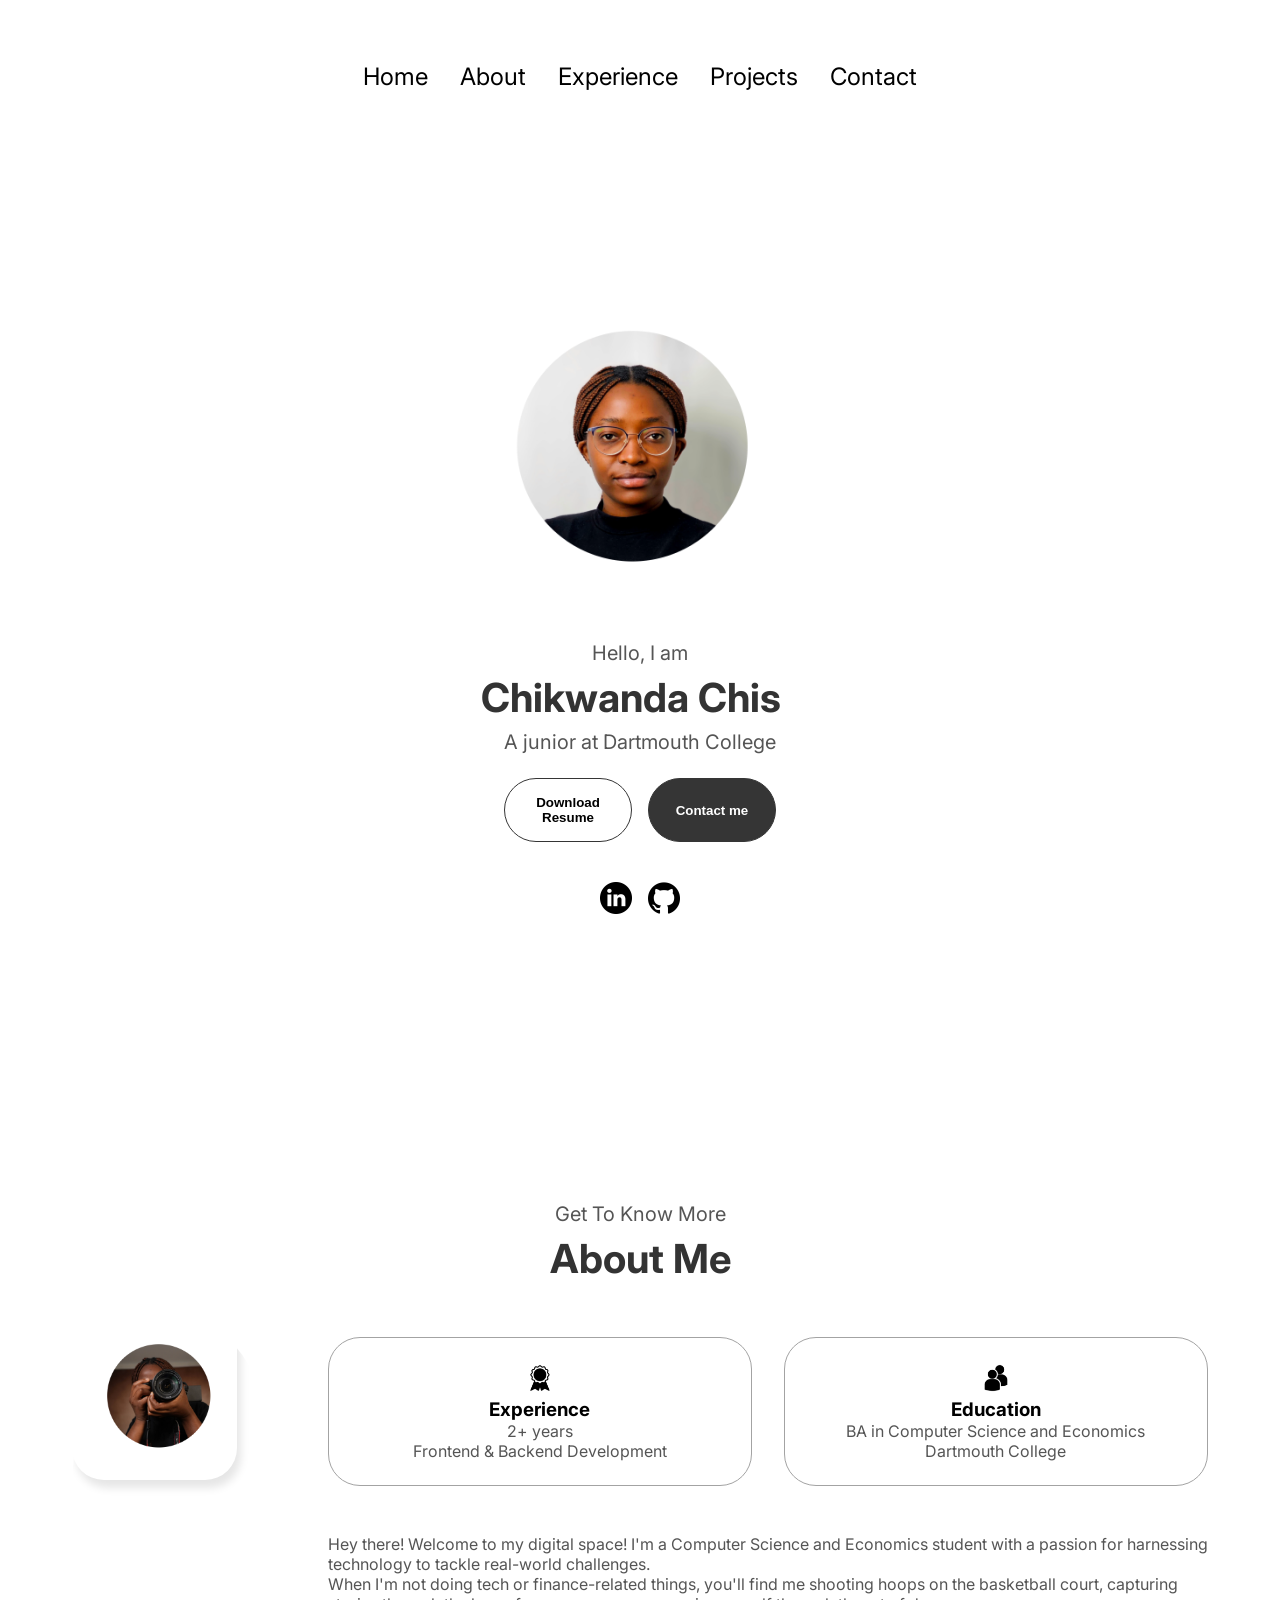
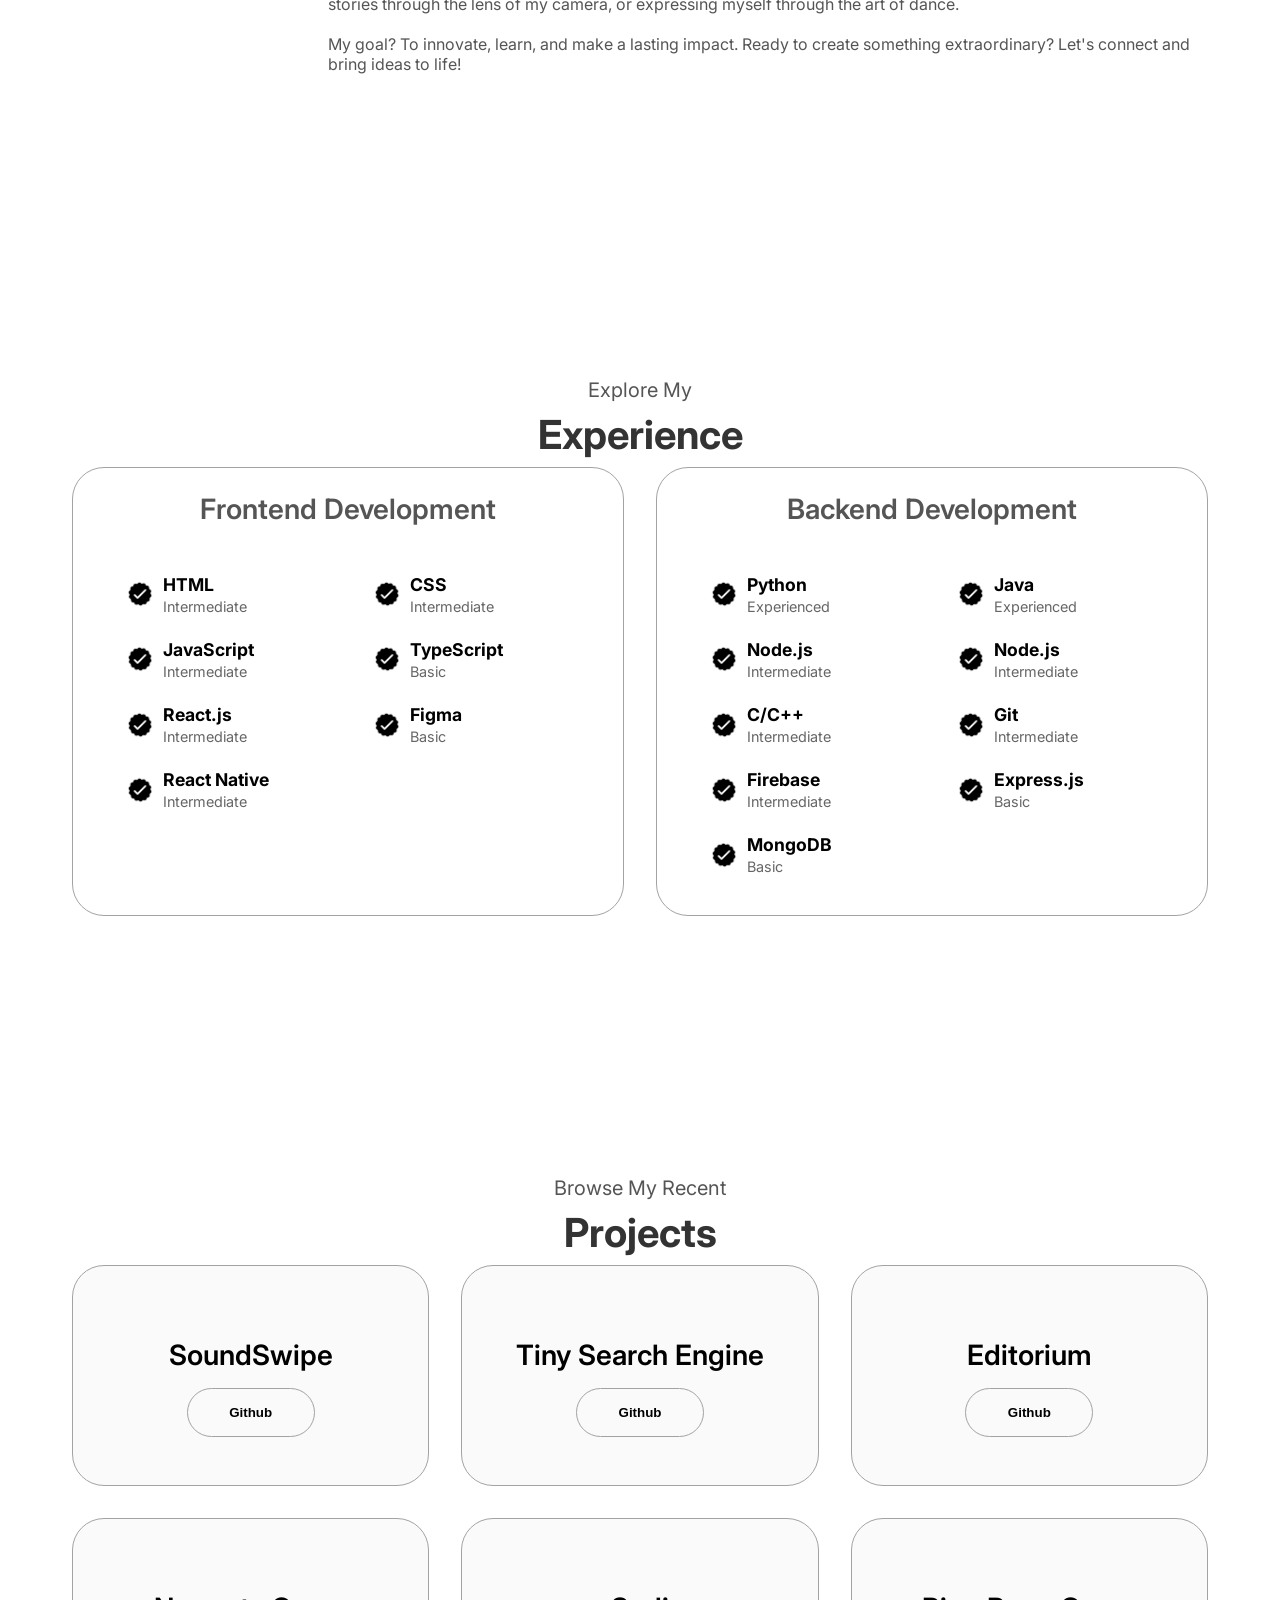
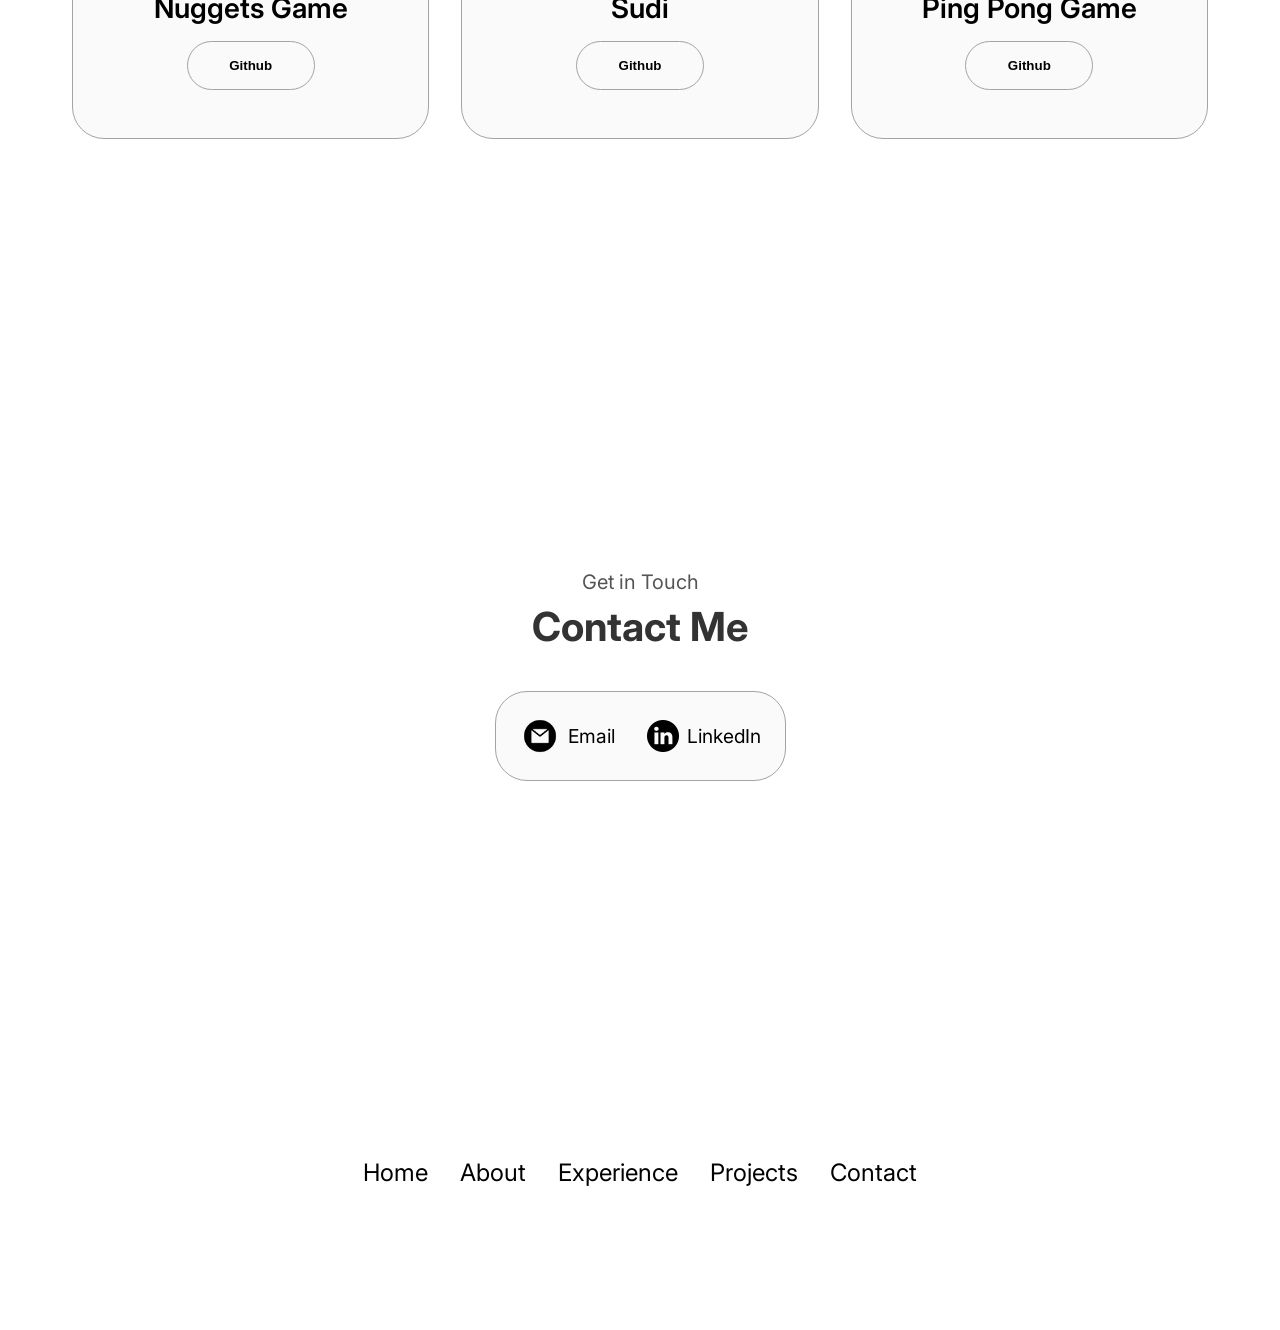
==== tech.html @ f438bb13 "added finance porfolio" ====
<!DOCTYPE html>
<html lang="en">
<head>
    <meta charset="UTF-8">
    <meta name="viewport" content="width=device-width, initial-scale=1.0">
    <title>Chikwanda Chisha - Tech Portfolio</title>
    <link rel="stylesheet" href="style.css"/>
    <link rel="stylesheet" href="mediaqueries.css"/>
    <link rel="icon" href="./pictures/c_logo.png" type="image/png">
</head>
<body>
    <nav id="desktop-nav">
        <div>
            <ul class="nav-links">
                <li><a href="index.html">Home</a></li>
                <li><a href="#about">About</a></li>
                <li><a href="#experience">Experience</a></li>
                <li><a href="#projects">Projects</a></li>
                <li><a href="#contact">Contact</a></li>
            </ul>
        </div>
    </nav>
    <nav id="hamburger-nav">
        <div class="logo">Chikwanda Chisha</div>
        <div class="hamburger-menu">
            <div class="hamburger-icon" onclick="toggleMenu()">
                <span></span>
                <span></span>
                <span></span>
            </div>
            <div class="menu-links">
                <li><a href="index.html" onclick="toggleMenu()">Home</a></li>
                <li><a href="#about" onclick="toggleMenu()">About</a></li>
                <li><a href="#experience" onclick="toggleMenu()">Experience</a></li>
                <li><a href="#projects" onclick="toggleMenu()">Projects</a></li>
                <li><a href="#contact" onclick="toggleMenu()">Contact</a></li>
            </div>
        </div>
    </nav>
    <section id="profile">
      <div class="profile-container">
          <div class="section__pic-container">
              <img src="./pictures/DP.png" alt="Chikwanda Profile Picture">
          </div>
          <div class="section__text">
              <p class="section__text__p1">Hello, I am</p>
              <h1 class="title" id="animated-name"></h1>
              <p class="section__text__p2">A junior at Dartmouth College</p>
              <div class="btn-container">
                  <button class="btn btn-color-2" onclick="window.open('https://docs.google.com/document/d/1T_XzBMyQXzDIYWAlYfiX-oe5kXyqBOdtXUSKb6jJbW4/edit?usp=sharing')">
                      Download Resume
                  </button>
                  <button class="btn btn-color-1" onclick="location.href='./#contact'">
                      Contact me
                  </button>
              </div>
              <div id="socials-container">
                  <img src="./pictures/linkedin.png" alt="My LinkedIn Profile" class="icon" onclick="window.open('http://www.linkedin.com/in/chikwanda-chisha')">
                  <img src="./pictures/github.png" alt="My Github Profile" class="icon" onclick="window.open('https://github.com/ChikwandaChisha')">
              </div>
          </div>
      </div>
  </section>
    <section id="about">
        <p class="section__text__p1">Get To Know More</p>
        <h1 class="title">About Me</h1>
        <div class="section-container">
            <div class="section__pic-container">
                <div class="flip-card">
                    <div class="flip-card-inner">
                        <div class="flip-card-front">
                            <img src="./pictures/about-me-pic.png" alt="Profile picture" class="about-pic">
                        </div>
                        <div class="flip-card-back">
                            <img src="./pictures/about-me-pic-2.png" alt="Another profile picture" class="about-pic">
                        </div>
                    </div>
                </div>
            </div>
            <div class="about-details-container">
                <div class="about-containers">
                    <div class="details-container">
                        <img src="./pictures/experience.png" alt="Experience icon" class="icon"/>
                        <h3>Experience</h3>
                        <p>2+ years <br />Frontend & Backend Development</p>
                    </div>
                    <div class="details-container">
                        <img src="./pictures/education.png" alt="Education icon" class="icon"/>
                        <h3>Education</h3>
                        <p>BA in Computer Science and Economics<br />Dartmouth College</p>
                    </div>
                </div>
                <div class="text-container">
                    <p>
                        Hey there! Welcome to my digital space! I'm a Computer Science 
                        and Economics student with a passion for harnessing technology to 
                        tackle real-world challenges. <br>
                        When I'm not doing tech or finance-related things, you'll find me 
                        shooting hoops on the basketball court, capturing stories through 
                        the lens of my camera, or expressing myself through the art of dance.
                        <br> <br>
                        My goal? To innovate, learn, and make a lasting impact. 
                        Ready to create something extraordinary? Let's connect and bring ideas to life!
                    </p>
                </div>
            </div>
        </div>
        <img src="./pictures/arrow.png" alt="Arrow icon" class="icon arrow" onclick="document.getElementById('experience').scrollIntoView({behavior: 'smooth'})"/>
    </section>

    <section id="experience">
      <p class="section__text__p1">Explore My</p>
      <h1 class="title">Experience</h1>
      <div class="experience-details-container">
        <div class="about-containers">
          <div class="details-container">
            <h2 class="experience-sub-title">Frontend Development</h2>
            <div class="article-container">
              <article>
                <img
                  src="./pictures/checkmark.png"
                  alt="Experience icon"
                  class="icon"
                />
                <div>
                  <h3>HTML</h3>
                  <p>Intermediate</p>
                </div>
              </article>
              <article>
                <img
                  src="./pictures/checkmark.png"
                  alt="Experience icon"
                  class="icon"
                />
                <div>
                  <h3>CSS</h3>
                  <p>Intermediate</p>
                </div>
              </article>
              <!-- <article>
                <img
                  src="./pictures/checkmark.png"
                  alt="Experience icon"
                  class="icon"
                /> -->
                <!-- <div>
                  <h3>SASS</h3>
                  <p>Intermediate</p>
                </div> -->
              <!-- </article> -->
              <article>
                <img
                  src="./pictures/checkmark.png"
                  alt="Experience icon"
                  class="icon"
                />
                <div>
                  <h3>JavaScript</h3>
                  <p>Intermediate</p>
                </div>
              </article>
              <article>
                <img
                  src="./pictures/checkmark.png"
                  alt="Experience icon"
                  class="icon"
                />
                <div>
                  <h3>TypeScript</h3>
                  <p>Basic</p>
                </div>
              </article>
              <article>
                <img
                  src="./pictures/checkmark.png"
                  alt="Experience icon"
                  class="icon"
                />
                <div>
                  <h3>React.js</h3>
                  <p>Intermediate</p>
                </div>
              </article>
              <article>
                <img
                  src="./pictures/checkmark.png"
                  alt="Experience icon"
                  class="icon"
                />
                <div>
                  <h3>Figma</h3>
                  <p>Basic</p>
                </div>
              </article>
              <article>
                <img
                  src="./pictures/checkmark.png"
                  alt="Experience icon"
                  class="icon"
                />
                <div>
                  <h3>React Native</h3>
                  <p>Intermediate</p>
                </div>
              </article>
            </div>
          </div>
          <div class="details-container">
            <h2 class="experience-sub-title">Backend Development</h2>
            <div class="article-container">
              <article>
                <img
                  src="./pictures/checkmark.png"
                  alt="Experience icon"
                  class="icon"
                />
                <div>
                  <h3>Python</h3>
                  <p>Experienced</p>
                </div>
              </article>
              <article>
                <img
                  src="./pictures/checkmark.png"
                  alt="Experience icon"
                  class="icon"
                />
                <div>
                  <h3>Java</h3>
                  <p>Experienced</p>
                </div>
              </article>
              <article>
                <img
                  src="./pictures/checkmark.png"
                  alt="Experience icon"
                  class="icon"
                />
                <div>
                  <h3>Node.js</h3>
                  <p>Intermediate</p>
                </div>
              </article>
              <article>
                <img
                  src="./pictures/checkmark.png"
                  alt="Experience icon"
                  class="icon"
                />
                <div>
                  <h3>Node.js</h3>
                  <p>Intermediate</p>
                </div>
              </article>
              <article>
                <img
                  src="./pictures/checkmark.png"
                  alt="Experience icon"
                  class="icon"
                />
                <div>
                  <h3>C/C++</h3>
                  <p>Intermediate</p>
                </div>
              </article>
              <article>
                <img
                  src="./pictures/checkmark.png"
                  alt="Experience icon"
                  class="icon"
                />
                <div>
                  <h3>Git</h3>
                  <p>Intermediate</p>
                </div>
              </article>
              <article>
                <img
                  src="./pictures/checkmark.png"
                  alt="Experience icon"
                  class="icon"
                />
                <div>
                  <h3>Firebase</h3>
                  <p>Intermediate</p>
                </div>
              </article>
              <article>
                <img
                  src="./pictures/checkmark.png"
                  alt="Experience icon"
                  class="icon"
                />
                <div>
                  <h3>Express.js</h3>
                  <p>Basic</p>
                </div>
              </article>
              <article>
                <img
                  src="./pictures/checkmark.png"
                  alt="Experience icon"
                  class="icon"
                />
                <div>
                  <h3>MongoDB</h3>
                  <p>Basic</p>
                </div>
              </article>
            </div>
          </div>
        </div>
      </div>
      <img src="./pictures/arrow.png" alt="Arrow icon" class="icon arrow" onclick="document.getElementById('projects').scrollIntoView({behavior: 'smooth'})"/>
    </section>
    <section id="projects">
      <p class="section__text__p1">Browse My Recent</p>
      <h1 class="title">Projects</h1>
      <div class="experience-details-container">
        <div class="about-containers">
          <div class="details-container color-container">
            <div class="article-container">
              <!-- <img
                src="./assets/project-1.png"
                alt="Project 1"
                class="project-img"
              /> -->
            </div>
            <h2 class="experience-sub-title project-title">SoundSwipe</h2>
            <div class="btn-container">
              <button
                class="btn btn-color-2 project-btn"
                onclick="window.open('https://github.com/ChikwandaChisha/SoundSwipe')"
              >
                Github
              </button>
              <!-- <button
                class="btn btn-color-2 project-btn"
                onclick="window.open('https://github.com/ChikwandaChisha', ' _blank')"
              >
                Live Demo
              </button> -->
            </div>
          </div>

          <div class="details-container color-container">
            <div class="article-container">
              <!-- <img
                src="./assets/project-1.png"
                alt="Project 1"
                class="project-img"
              /> -->
            </div>
            <h2 class="experience-sub-title project-title">Tiny Search Engine</h2>
            <div class="btn-container">
              <button
                class="btn btn-color-2 project-btn"
                onclick="window.open('https://github.com/ChikwandaChisha/Tiny-Search-Engine')"
              >
                Github
              </button>
              <!-- <button
                class="btn btn-color-2 project-btn"
                onclick="window.open('https://github.com/ChikwandaChisha', ' _blank')"
              >
                Live Demo
              </button> -->
            </div>
          </div>

          <div class="details-container color-container">
            <div class="article-container">
              <!-- <img
                src="./assets/project-4.png"
                alt="Project 4"
                class="project-img"
              /> -->
            </div>
            <h2 class="experience-sub-title project-title">Editorium</h2>
            <div class="btn-container">
              <button
                class="btn btn-color-2 project-btn"
                onclick="window.open('https://github.com/ChikwandaChisha/Editorium')"
              >
                Github
              </button>
              <!-- <button
                class="btn btn-color-2 project-btn"
                onclick="location.href='https://github.com/ChikwandaChisha'"
              >
                Live Demo
              </button> -->
            </div>
          </div>

          <div class="details-container color-container">
            <div class="article-container">
              <!-- <img
                src="./assets/project-5.png"
                alt="Project 5"
                class="project-img"
              /> -->
            </div>
            <h2 class="experience-sub-title project-title">Nuggets Game</h2>
            <div class="btn-container">
              <button
                class="btn btn-color-2 project-btn"
                onclick="window.open('https://github.com/ChikwandaChisha/Nuggets-Game')"
              >
                Github
              </button>
              <!-- <button
                class="btn btn-color-2 project-btn"
                onclick="location.href='https://github.com/ChikwandaChisha'"
              >
                Live Demo
              </button> -->
            </div>
          </div>

          <div class="details-container color-container">
            <div class="article-container">
              <!-- <img
                src="./assets/project-3.png"
                alt="Project 3"
                class="project-img"
              /> -->
            </div>
            <h2 class="experience-sub-title project-title">Sudi</h2>
            <div class="btn-container">
              <button
                class="btn btn-color-2 project-btn"
                onclick="window.open('https://github.com/ChikwandaChisha/Sudi')"
              >
                Github
              </button>
              <!-- <button
                class="btn btn-color-2 project-btn"
                onclick="location.href='https://github.com/ChikwandaChisha'"
              >
                Live Demo
              </button> -->
            </div>
          </div>

          <div class="details-container color-container">
            <div class="article-container">
              <!-- <img
                src="./assets/project-6.png"
                alt="Project 6"
                class="project-img"
              /> -->
            </div>
            <h2 class="experience-sub-title project-title">Ping Pong Game</h2>
            <div class="btn-container">
              <button
                class="btn btn-color-2 project-btn"
                onclick="window.open('https://github.com/ChikwandaChisha/Ping_Pong_Game')"
              >
                Github
              </button>
              <!-- <button
                class="btn btn-color-2 project-btn"
                onclick="location.href='https://github.com/ChikwandaChisha'"
              >
                Live Demo
              </button> -->
            </div>
          </div>
        </div>
      </div>
      <img src="./pictures/arrow.png" alt="Arrow icon" class="icon arrow" onclick="document.getElementById('contact').scrollIntoView({behavior: 'smooth'})"/>
    </section>

    <section id="contact">
      <p class="section__text__p1">Get in Touch</p>
      <h1 class="title">Contact Me</h1>
      <div class="contact-info-upper-container">
        <div class="contact-info-container">
          <img
            src="./pictures/email.png"
            alt="Email icon"
            class="icon contact-icon email-icon"
          />
          <p><a href="mailto:hello.chikwanda@gmail.com">Email</a></p>
        </div>
        <div class="contact-info-container">
          <img
            src="./pictures/linkedin.png"
            alt="LinkedIn icon"
            class="icon contact-icon"
          />
          <p><a href="https://www.linkedin.com/in/chikwanda-chisha" target="_blank" rel="noopener noreferrer">LinkedIn</a></p>
        </div>
      </div>
    </section>
    <footer>
      <nav>
          <div class="nav-links-container">
              <ul class="nav-links">
                  <li><a href="index.html">Home</a></li>
                  <li><a href="#about">About</a></li>
                  <li><a href="#experience">Experience</a></li>
                  <li><a href="#projects">Projects</a></li>
                  <li><a href="#contact">Contact</a></li>
              </ul>
          </div>
      </nav>
  </footer>
  <script src="script.js"></script>
</body>
</html>
---- style.css ----
/* GENERAL STYLES */
@import url("https://fonts.googleapis.com/css2?family=Inter:wght@300;400;500;600&display=swap");

* {
    margin: 0;
    padding: 0;
    box-sizing: border-box;
}

body {
    font-family: "Inter", sans-serif;
}

html {
    scroll-behavior: smooth;
}

p {
    color: rgb(85, 85, 85);
}

/* SECTION TITLES */
.title {
    font-size: 3rem;
    color: #333;
    margin-bottom: 1rem;
    text-align: center;
    width: 100%;
}

.section__text__p1 {
    font-size: 1.5rem;
    color: #555;
    margin-bottom: 0.5rem;
    text-align: center;
    width: 100%;
}

/* Ensure centering in specific sections */
#about .title,
#experience .title,
#projects .title,
#contact .title {
    text-align: center;
}

/* Container for the scrolling text */
.marquee-container {
    white-space: nowrap;
    width: 100%; 
  }
  
  /* Scrolling text */
  .marquee {
    display: inline-block;
    animation: scroll 15s linear infinite; 
  }
  
  /* Animation keyframes */
  @keyframes scroll {
    0% { transform: translateX(100%); } 
    100% { transform: translateX(-100%); } 
  }
  
  /* Add spacing between texts */
  .marquee span {
    margin-right: 60px; 
    font-size: 1.5rem;
  }
  
/* TRANSITION */
a, .btn {
    transition: all 300ms ease;
}

/* DESKTOP NAV */
nav, .nav-links {
    display: flex;
}

nav {
    justify-content: space-around;
    align-items: center;
    height: 17vh;
}

.nav-links {
    gap: 2rem;
    list-style: none;
    font-size: 1.5rem;
}

a {
    color: black;
    text-decoration: none;
    text-decoration-color: white;
}

a:hover {
    color: grey;
    text-decoration: underline;
    text-underline-offset: 1rem;
    text-decoration-color: rgb(181, 181, 181);
}

.logo {
    font-size: 2rem;
}

.logo:hover {
    cursor: default;
}

/* HAMBURGER MENU */
#hamburger-nav {
    display: none;
}

.hamburger-menu {
    position: relative;
    display: inline-block;
}

.hamburger-icon {
    display: flex;
    flex-direction: column;
    justify-content: space-between;
    height: 24px;
    width: 30px;
    cursor: pointer;
}

.hamburger-icon span {
    width: 100%;
    height: 2px;
    background-color: black;
    transition: all 300ms ease-in-out;
}

.menu-links {
    position: absolute;
    top: 100%;
    right: 0;
    background-color: white;
    width: fit-content;
    max-height: 0;
    overflow: hidden;
    transition: all 0.3s ease-in-out;
}

.menu-links a {
    display: block;
    padding: 10px;
    text-align: center;
    font-size: 1.5rem;
    color: black;
    text-decoration: none;
    transition: all 0.3s ease-in-out;
}

.menu-links li {
    list-style: none;
}

.menu-links.open {
    max-height: 300px;
}

.hamburger-icon.open span:first-child {
    transform: rotate(45deg) translate(10px, 5px);
}

.hamburger-icon.open span:nth-child(2) {
    opacity: 0;
}

.hamburger-icon.open span:last-child {
    transform: rotate(-45deg) translate(10px, -5px);
}

/* SECTIONS */
section {
    min-height: 90vh;
    padding: 3rem 2rem;
    box-sizing: border-box;
    max-width: 1200px;
    margin: 0 auto;
    display: flex;
    flex-direction: column;
    justify-content: center;
}

/* PROFILE SECTION */
#profile {
    min-height: calc(90vh - 70px); /* Account for fixed nav */
    margin-top: 60px; /* Reduced from 70px */
    padding: 2rem;
    display: flex;
    justify-content: center;
    align-items: center;
}

.profile-container {
    display: flex;
    flex-direction: column;
    align-items: center;
    max-width: 800px;
    width: 100%;
    text-align: center;
}

.section__pic-container {
    width: 350px;
    height: 350px;
    border-radius: 50%;
    overflow: hidden;
    margin-bottom: 2rem;
}

.section__pic-container img {
    width: 100%;
    height: 100%;
    object-fit: cover;
}

.section__text {
    display: flex;
    flex-direction: column;
    align-items: center;
}

.section__text__p1 {
    font-size: 1.25rem;
    margin-bottom: 0.5rem;
}

.title {
    font-size: 2.5rem;
    margin-bottom: 0.5rem;
}

.section__text__p2 {
    font-size: 1.25rem;
    margin-bottom: 1.5rem;
}

#animated-name {
  width: 15ch; /* Fixed width based on the character count of "Chikwanda Chisha" */
  white-space: nowrap;
  overflow: hidden;
  display: inline-block;
}


/* Initial state before animation */
section {
    opacity: 0;
    transform: translateY(50px); /* Start slightly below */
    transition: opacity 1s ease, transform 1s ease; /* Smooth transition */
  }
  
  /* State when the animation is triggered */
  section.animate {
    opacity: 1;
    transform: translateY(0); /* Move to its original position */
  }
  

@keyframes blinkCursor {
  50% {
      border-color: transparent;
  }
}


/* BUTTONS */
.btn-container {
    display: flex;
    justify-content: center;
    gap: 1rem;
    margin-bottom: 1.5rem;
}

.btn {
    font-weight: 600;
    transition: all 300ms ease;
    padding: 1rem;
    width: 8rem;
    border-radius: 2rem;
    cursor: pointer;
}

.btn-color-1,
.btn-color-2 {
    border: rgb(53, 53, 53) 0.1rem solid;
}

.btn-color-1:hover,
.btn-color-2:hover {
    cursor: pointer;
}

.btn-color-1,
.btn-color-2:hover {
    background: rgb(53, 53, 53);
    color: white;
}

.btn-color-1:hover {
    background: rgb(0, 0, 0);
}

.btn-color-2 {
    background: none;
}

.btn-color-2:hover {
    border: rgb(255, 255, 255) 0.1rem solid;
}

.btn:hover {
    transform: translateY(-3px);
    box-shadow: rgba(255, 255, 255, 0.1);
}

#socials-container {
    display: flex;
    justify-content: center;
    gap: 1rem;
    margin-top: 1rem;
}

/* ICONS */
.icon {
    cursor: pointer;
    height: 2rem;
}

/* ABOUT SECTION */
#about {
    position: relative;
    padding-top: 3rem; /* Reduced from 4rem */
    padding-bottom: 3rem; /* Reduced from 4rem */
}

.about-containers {
    display: grid;
    grid-template-columns: repeat(auto-fit, minmax(300px, 1fr));
    gap: 2rem;
    justify-content: center;
    margin-bottom: 3rem;
}
  

.about-details-container {
    justify-content: center;
    flex-direction: column;
    display: flex;
}

.arrow {
    position: absolute;
    right: -5rem;
    bottom: 2.5rem;
}

.details-container {
    padding: 1.5rem;
    flex: 1;
    background: white;
    border-radius: 2rem;
    border: rgb(53, 53, 53) 0.1rem solid;
    border-color: rgb(163, 163, 163);
    text-align: center;
}

.section-container {
    display: flex;
    gap: 3rem; /* Reduced from 4rem */
    align-items: center;
    justify-content: space-between;
    margin: 1.5rem 0; /* Reduced from 2rem */
}

/* FLIP CARD STYLES */
:root {
    --card-width: 165px;
    --card-height: 165px; /* Increased height to accommodate the image */
    --transition-time: 0.6s;
    --object-position: left;
}

.flip-card {
    width: var(--card-width);
    height: var(--card-height);
    perspective: 1000px;
    cursor: pointer;
    margin-right: 0;

}

.flip-card-inner {
    width: 100%;
    height: 100%;
    transition: transform var(--transition-time), box-shadow var(--transition-time);
    transform-style: preserve-3d;
    box-shadow: 4px 8px 8px rgba(0,0,0,0.1);
    border-radius: 2rem;
}

.flip-card:hover .flip-card-inner {
    transform: rotateY(180deg) scale(1.05);
    box-shadow: 4px 8px 8px rgba(0,0,0,0.2);
}

.flip-card-front, .flip-card-back {
    position: absolute;
    width: 100%;
    height: 100%;
    backface-visibility: hidden;
    border-radius: 2rem;
    overflow: hidden;
    display: flex;
    align-items: center;
    justify-content: center;
}

.flip-card-back {
    transform: rotateY(180deg);
}

.about-pic {
    width: 100%;
    height: 100%;
    object-fit: cover; /* This will cover the area without stretching the image */
    object-position: center; /* This centers the image */
    transition: transform var(--transition-time);
}

.flip-card:hover .about-pic {
    transform: scale(1.1);
}

/* Adjust the section container if needed */
#about .section-container {
    display: flex;
    justify-content: flex-start;
    align-items: center;
    padding-left: -2rem;
}

/* EXPERIENCE SECTION */
#experience {
    position: relative;
}

.experience-sub-title {
    color: rgb(85, 85, 85);
    font-weight: 600;
    font-size: 1.75rem;
    margin-bottom: 2rem;
}

.experience-details-container {
    display: flex;
    justify-content: center;
    flex-direction: column;
}

.article-container {
    display: grid;
    grid-template-columns: repeat(auto-fit, minmax(200px, 1fr));
    gap: 1.5rem;
    padding: 1rem;
    justify-items: center;
}

article {
    display: flex;
    align-items: center;
    gap: 0.5rem;
    width: 100%;
    max-width: 200px;
}

article .icon {
    width: 30px;
    height: 30px;
    flex-shrink: 0;
}

article div {
    flex: 1;
    text-align: left;
}

article h3 {
    font-size: 1.1rem;
    margin-bottom: 0.2rem;
}

article p {
    font-size: 0.9rem;
    color: #666;
}

/* PROJECTS SECTION */
#projects {
    position: relative;
}

.project-img {
    border-radius: 1rem;
    width: 100%; /* Make the image fill the container */
    height: 200px; /* Fixed height for consistency */
    object-fit: cover; /* Ensures images don't stretch */
  }
  

.color-container {
    border-color: rgb(163, 163, 163);
    background: rgb(250, 250, 250);
}

.project-img {
    border-radius: 2rem;
    width: 90%;
    height: 90%;
}

.project-title {
    margin: 1rem;
    color: black;
}

.project-btn {
    color: black;
    border-color: rgb(163, 163, 163);
}

/* CONTACT SECTION */
#contact {
    display: flex;
    justify-content: center;
    flex-direction: column;
    height: 70vh;
}

.contact-info-upper-container {
    display: flex;
    justify-content: center;
    border-radius: 2rem;
    border: rgb(53, 53, 53) 0.1rem solid;
    border-color: rgb(163, 163, 163);
    background: rgb(250, 250, 250);
    margin: 2rem auto;
    padding: 0.5rem;
}

.contact-info-container {
    display: flex;
    align-items: center;
    justify-content: center;
    gap: 0.5rem;
    margin: 1rem;
}

.contact-info-container p {
    font-size: larger;
}

.contact-icon {
    cursor: default;
}

.email-icon {
    height: 2.5rem;
}

/* FOOTER */
footer {
    height: 26vh;
    margin: 0 1rem;
}

footer p {
    text-align: center;
}

/* RESPONSIVE DESIGN */
@media screen and (max-width: 1200px) {
    #desktop-nav {
        display: none;
    }
    #hamburger-nav {
        display: flex;
    }
}

@media (max-width: 768px) {
    section {
        padding: 2rem 1rem; /* Reduced from 3rem */
    }

    #profile {
        margin-top: 50px; /* Reduced from 60px */
        min-height: calc(90vh - 60px);
    }

    .section-container {
        flex-direction: column;
        gap: 1.5rem; /* Reduced from 2rem */
    }

    #profile {
        flex-direction: column;
        height: auto;
        padding: 4rem 10%;
    }

    .section__pic-container,
    .section__text {
        max-width: 100%;
    }

    .about-containers {
        flex-direction: column;
    }

    #contact,
    footer {
        height: 40vh;
    }

    #profile,
    #about,
    #experience,
    #projects,
    #contact {
        margin: 0 5%;
    }

    .section__pic-container {
        width: 150px;
        height: 150px;
    }

    .title {
        font-size: 2rem;
    }

    .section__text__p1,
    .section__text__p2 {
        font-size: 1rem;
    }

    .btn-container {
        flex-direction: column;
        align-items: center;
    }
}
---- mediaqueries.css ----
@media screen and (max-width: 1400px) {
    #profile {
      height: 83vh;
      margin-bottom: 6rem;
    }
    .about-containers {
      flex-wrap: wrap;
    }
    #contact,
    #projects {
      height: fit-content;
    }
  }
  
  @media screen and (max-width: 1200px) {
    #desktop-nav {
      display: none;
    }
    #hamburger-nav {
      display: flex;
    }
    #experience,
    .experience-details-container {
      margin-top: 2rem;
    }
    #profile,
    .section-container {
      display: block;
    }
    .arrow {
      display: none;
    }
    section,
    .section-container {
      height: fit-content;
    }
    section {
      margin: 0 5%;
    }
    .section__pic-container {
      width: 275px;
      height: 275px;
      margin: 0 auto 2rem;
    }
    .about-containers {
      margin-top: 0;
    }
  }
  
  @media screen and (max-width: 600px) {
    #contact,
    footer {
      height: 40vh;
    }
    #profile {
      height: 83vh;
      margin-bottom: 0;
    }
    article {
      font-size: 1rem;
    }
    footer nav {
      height: fit-content;
      margin-bottom: 2rem;
    }
    .about-containers,
    .contact-info-upper-container,
    .btn-container {
      flex-wrap: wrap;
    }
    .contact-info-container {
      margin: 0;
    }
    .contact-info-container p,
    .nav-links li a {
      font-size: 1rem;
    }
    .experience-sub-title {
      font-size: 1.25rem;
    }
    .logo {
      font-size: 1.5rem;
    }
    .nav-links {
      flex-direction: column;
      gap: 0.5rem;
      text-align: center;
    }
    .section__pic-container {
      width: auto;
      height: 46vw;
      justify-content: center;
    }
    .section__text__p2 {
      font-size: 1.25rem;
    }
    .title {
      font-size: 2rem;
    }
    .text-container {
      text-align: center;
    }
  }
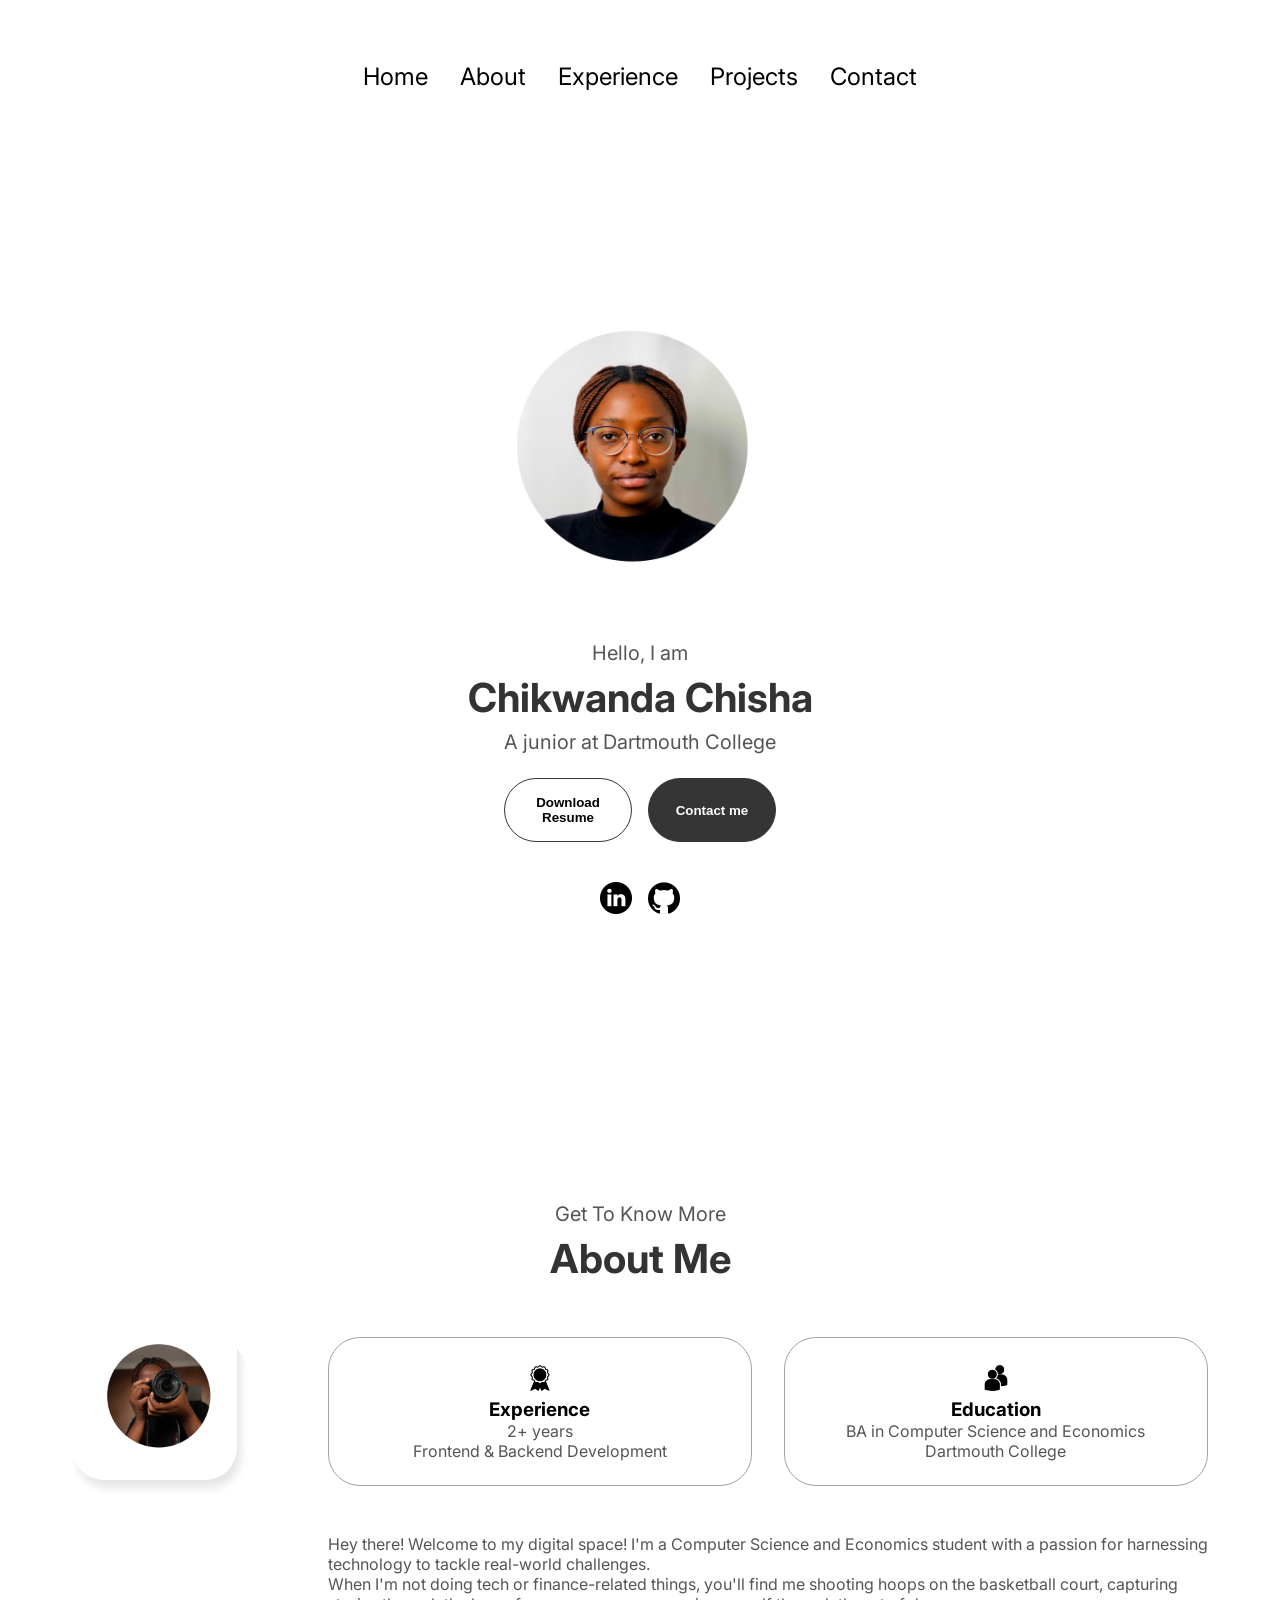
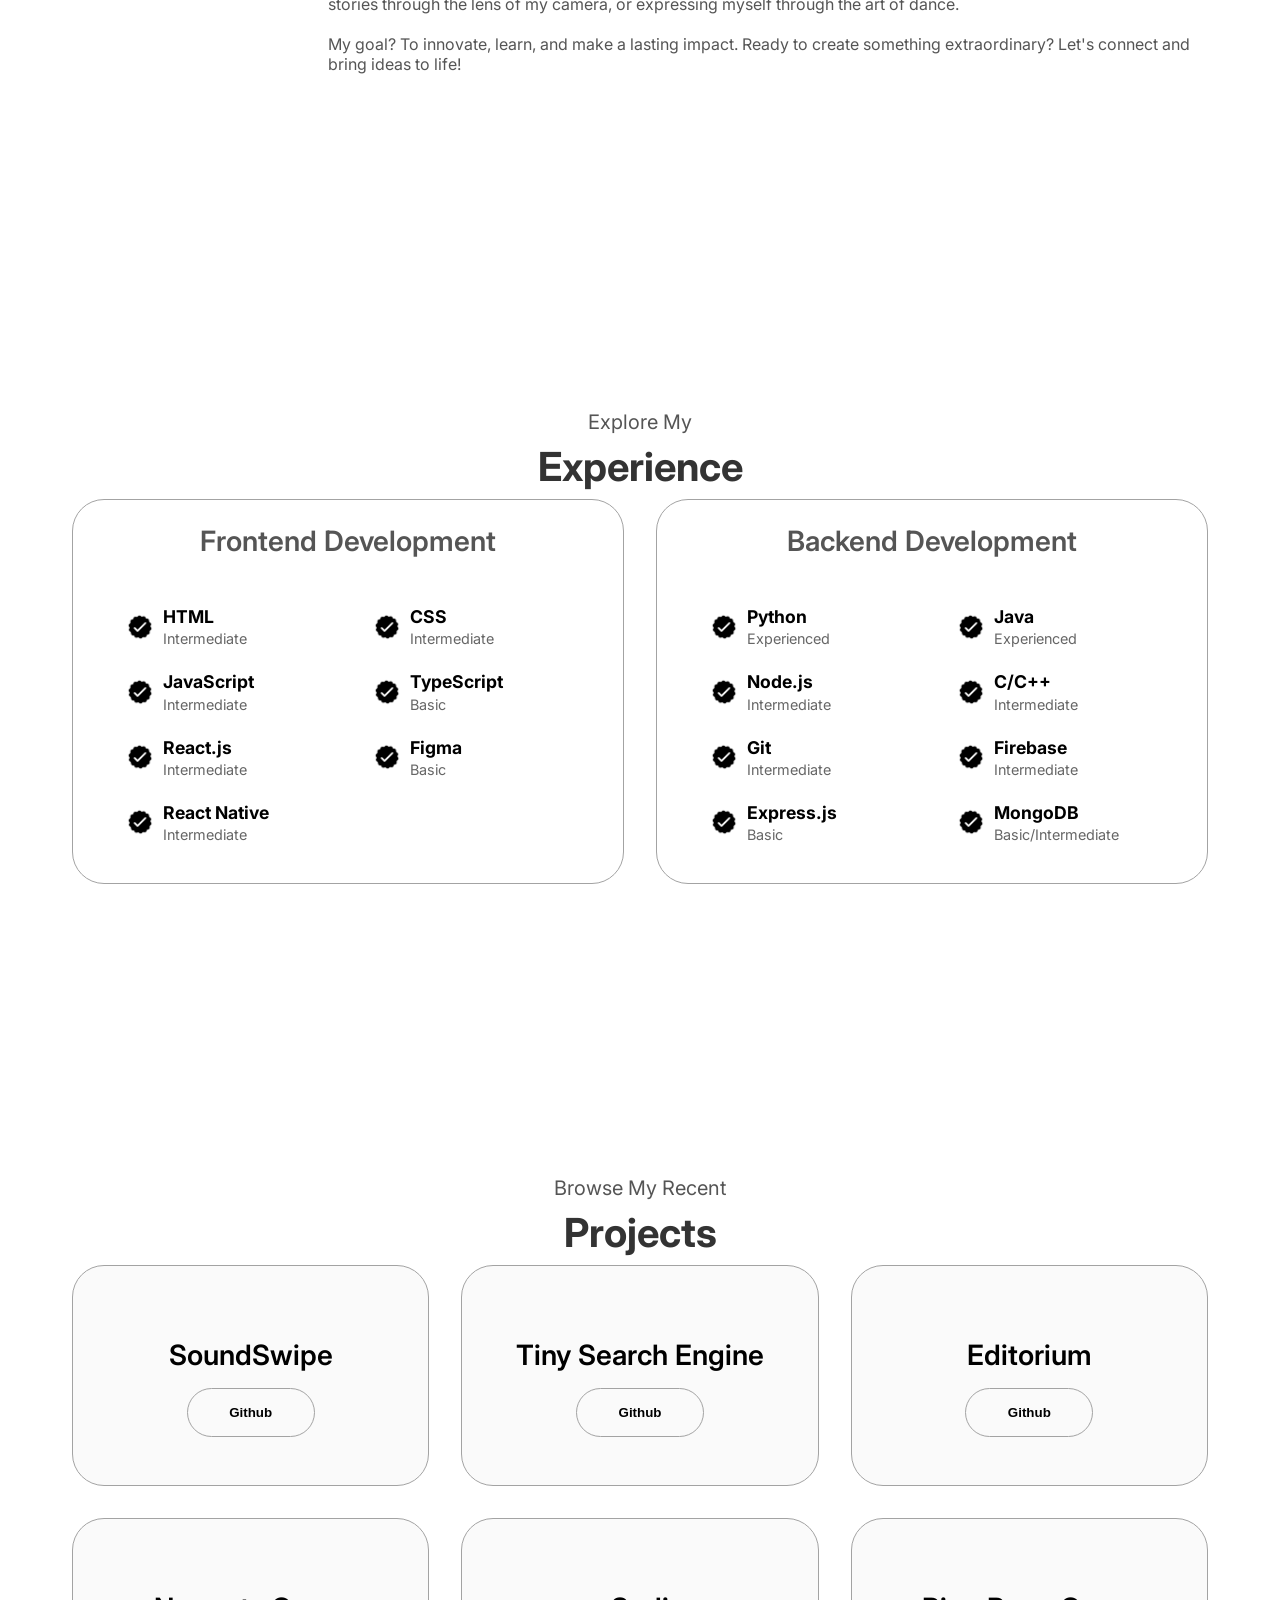
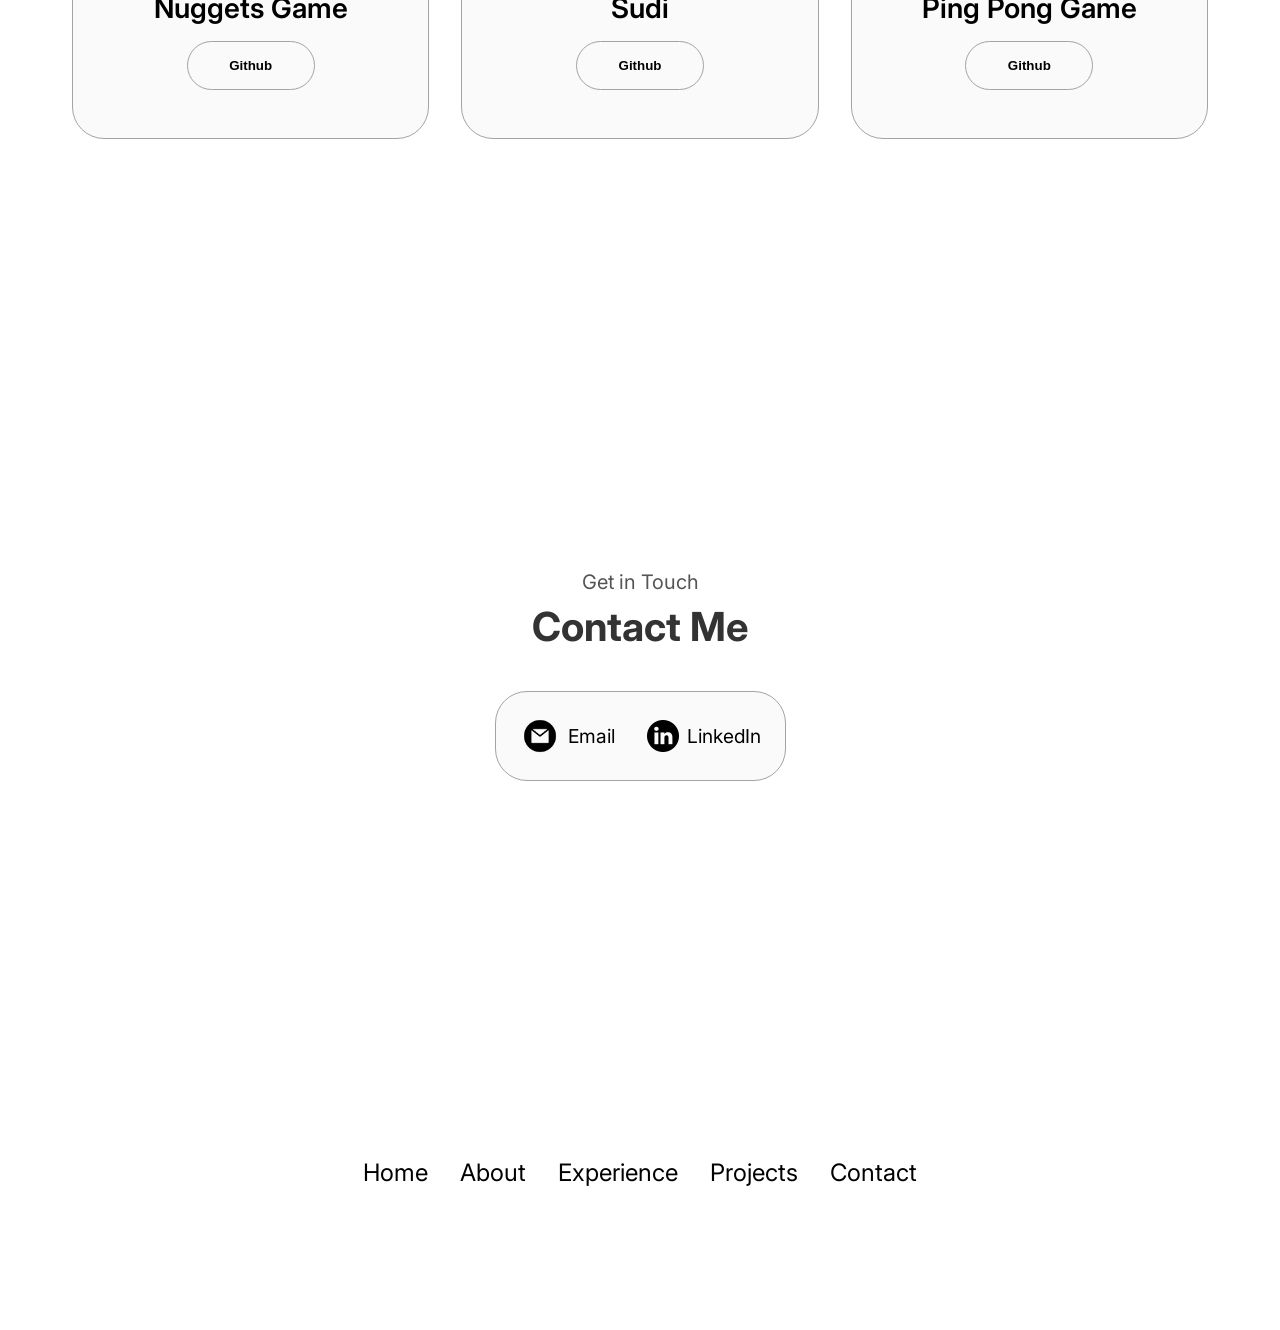
==== commit d92d0838: "added .gitignore and updated skills" ====
--- a/tech.html
+++ b/tech.html
@@ -249,17 +249,6 @@
                   class="icon"
                 />
                 <div>
-                  <h3>Node.js</h3>
-                  <p>Intermediate</p>
-                </div>
-              </article>
-              <article>
-                <img
-                  src="./pictures/checkmark.png"
-                  alt="Experience icon"
-                  class="icon"
-                />
-                <div>
                   <h3>C/C++</h3>
                   <p>Intermediate</p>
                 </div>
@@ -305,7 +294,7 @@
                 />
                 <div>
                   <h3>MongoDB</h3>
-                  <p>Basic</p>
+                  <p>Basic/Intermediate</p>
                 </div>
               </article>
             </div>
--- a/style.css
+++ b/style.css
@@ -511,7 +511,7 @@
 
 .project-img {
     border-radius: 1rem;
-    width: 100%; /* Make the image fill the container */
+    width: 100%; 
     height: 200px; /* Fixed height for consistency */
     object-fit: cover; /* Ensures images don't stretch */
   }
@@ -658,4 +658,26 @@
         flex-direction: column;
         align-items: center;
     }
+}
+
+.welcome-screen {
+    position: fixed;
+    top: 0;
+    left: 0;
+    width: 100%;
+    height: 100%;
+    background-color: #1a1a1a;
+    display: flex;
+    justify-content: center;
+    align-items: center;
+    z-index: 1000;
+}
+
+.welcome-screen.hidden {
+    display: none;
+}
+
+.main-content.fade-out {
+    opacity: 0.9;
+    transition: opacity 0.1s ease;
 }
